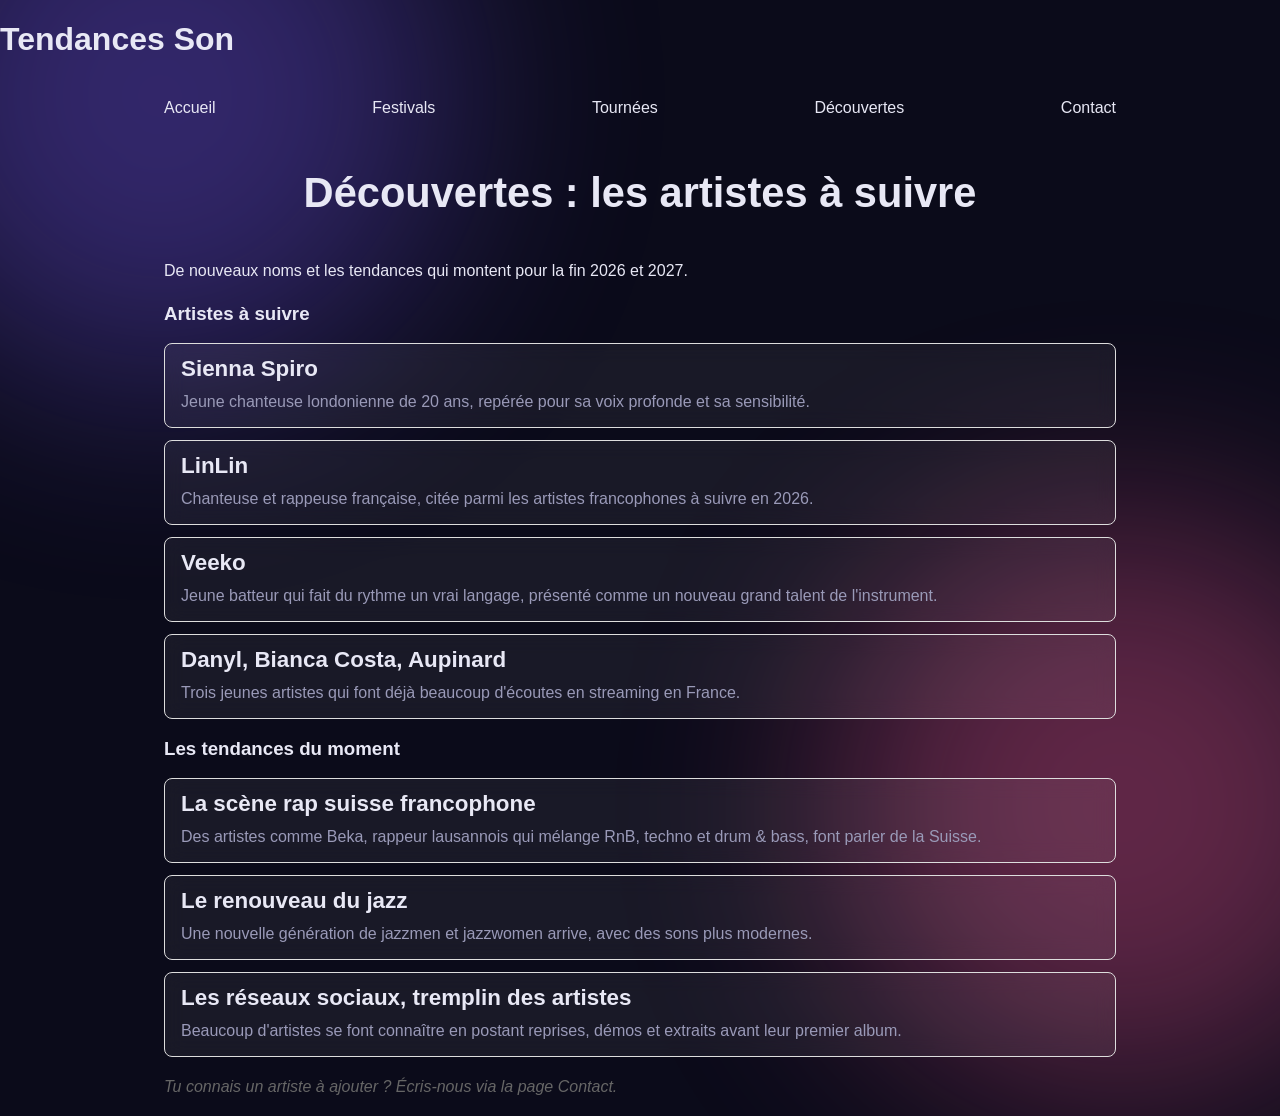
==== decouvertes.html @ cf7b49fd "gfd" ====
<!DOCTYPE html>
<html lang="fr">
  <link rel="stylesheet" href="style.css">
<head>
  <meta charset="UTF-8">
  <meta name="viewport" content="width=device-width, initial-scale=1">
  <title>Découvertes - Tendances Son</title>
  <link rel="stylesheet" href="style.css">
</head>
<body>

  <header>
    <h1>Tendances Son</h1>
    <nav>
      <a href="index.html">Accueil</a>
      <a href="festivals.html">Festivals</a>
      <a href="tournees.html">Tournées</a>
      <a href="decouvertes.html">Découvertes</a>
      <a href="contact.html">Contact</a>
    </nav>
  </header>

  <main>
    <h2>Découvertes : les artistes à suivre</h2>
    <p>De nouveaux noms et les tendances qui montent pour la fin 2026 et 2027.</p>

    <h3>Artistes à suivre</h3>

    <article class="carte">
      <h3>Sienna Spiro</h3>
      <p>Jeune chanteuse londonienne de 20 ans, repérée pour sa voix profonde et sa sensibilité.</p>
    </article>

    <article class="carte">
      <h3>LinLin</h3>
      <p>Chanteuse et rappeuse française, citée parmi les artistes francophones à suivre en 2026.</p>
    </article>

    <article class="carte">
      <h3>Veeko</h3>
      <p>Jeune batteur qui fait du rythme un vrai langage, présenté comme un nouveau grand talent de l'instrument.</p>
    </article>

    <article class="carte">
      <h3>Danyl, Bianca Costa, Aupinard</h3>
      <p>Trois jeunes artistes qui font déjà beaucoup d'écoutes en streaming en France.</p>
    </article>

    <h3>Les tendances du moment</h3>

    <article class="carte">
      <h3>La scène rap suisse francophone</h3>
      <p>Des artistes comme Beka, rappeur lausannois qui mélange RnB, techno et drum &amp; bass, font parler de la Suisse.</p>
    </article>

    <article class="carte">
      <h3>Le renouveau du jazz</h3>
      <p>Une nouvelle génération de jazzmen et jazzwomen arrive, avec des sons plus modernes.</p>
    </article>

    <article class="carte">
      <h3>Les réseaux sociaux, tremplin des artistes</h3>
      <p>Beaucoup d'artistes se font connaître en postant reprises, démos et extraits avant leur premier album.</p>
    </article>

    <p class="note">Tu connais un artiste à ajouter ? Écris-nous via la page Contact.</p>
  </main>

</body>
</html>
---- style.css ----
/* ========== Variables (couleurs du thème) ========== */
:root {
  --bg: #0b0b1a;
  --text: #e8e8f5;
  --muted: #9a9ab8;
  --carte: rgba(255, 255, 255, 0.06);
  --bordure: rgba(255, 255, 255, 0.12);
  --nav: rgba(11, 11, 26, 0.6);
  --violet: #7c5cff;
  --rose: #ff5c9a;
  --cyan: #22d3ee;
  --degrade: linear-gradient(135deg, var(--violet), var(--rose) 60%, var(--cyan));
}

[data-theme="light"] {
  --bg: #f6f5ff;
  --text: #1a1a2e;
  --muted: #5d5d7a;
  --carte: rgba(255, 255, 255, 0.75);
  --bordure: rgba(20, 20, 60, 0.1);
  --nav: rgba(246, 245, 255, 0.7);
}

/* ========== Base ========== */
* {
  box-sizing: border-box;
}

html {
  scroll-behavior: smooth;
}

body {
  margin: 0;
  font-family: "Inter", sans-serif;
  background: var(--bg);
  color: var(--text);
  line-height: 1.7;
  transition: background 0.4s, color 0.4s;
  overflow-x: hidden;
}

h1, h2, h3, .logo {
  font-family: "Space Grotesk", sans-serif;
  line-height: 1.15;
}

a {
  color: inherit;
  text-decoration: none;
}

/* Halos de couleur animés en arrière-plan */
body::before,
body::after {
  content: "";
  position: fixed;
  z-index: -1;
  width: 45vw;
  height: 45vw;
  border-radius: 50%;
  filter: blur(110px);
  opacity: 0.35;
  animation: flotter 14s ease-in-out infinite alternate;
}

body::before {
  background: var(--violet);
  top: -15vw;
  left: -10vw;
}

body::after {
  background: var(--rose);
  bottom: -15vw;
  right: -10vw;
  animation-delay: -7s;
}

@keyframes flotter {
  to { transform: translate(8vw, 6vw) scale(1.15); }
}

/* ========== Navigation ========== */
header {
 <nav>
    <a class="logo" href="index.html">♫ TendanceSon</a>
    <button id="burger" aria-label="Ouvrir le menu">☰</button>
    <ul id="menu">
      <li><a href="index.html" class="actif">Accueil</a></li>
      <li><a href="festivals.html">Festivals</a></li>
      <li><a href="tournees.html">Tournées</a></li>
      <li><a href="decouvertes.html">Découvertes</a></li>
      <li><a href="contact.html">Contact</a></li>
      <li><button id="theme-toggle" aria-label="Changer de thème">☀️</button></li>
    </ul>
  </nav>
}

nav {
  max-width: 1000px;
  margin: 0 auto;
  padding: 14px 24px;
  display: flex;
  justify-content: space-between;
  align-items: center;
}

.logo {
  font-size: 1.3rem;
  font-weight: 700;
}

nav ul {
  list-style: none;
  display: flex;
  align-items: center;
  gap: 22px;
  margin: 0;
  padding: 0;
}

nav ul a {
  color: var(--muted);
  font-weight: 500;
  transition: color 0.2s;
}

nav ul a:hover,
nav ul a.actif {
  color: var(--text);
}

#theme-toggle {
  background: var(--carte);
  border: 1px solid var(--bordure);
  border-radius: 50%;
  width: 40px;
  height: 40px;
  font-size: 1.1rem;
  cursor: pointer;
  transition: transform 0.3s;
}

#theme-toggle:hover {
  transform: rotate(25deg) scale(1.1);
}

/* ========== Mise en page ========== */
main {
  max-width: 1000px;
  margin: 0 auto;
  padding: 0 24px;
}

section {
  margin: 100px 0;
}

h2 {
  font-size: clamp(1.8rem, 4vw, 2.6rem);
  text-align: center;
  margin-bottom: 40px;
}

/* Texte en dégradé animé */
.gradient-text {
  background: var(--degrade);
  background-size: 200% 200%;
  -webkit-background-clip: text;
  background-clip: text;
  -webkit-text-fill-color: transparent;
  color: transparent;
  animation: degrade 6s ease infinite;
  display: inline-block;
}

@keyframes degrade {
  0%, 100% { background-position: 0% 50%; }
  50% { background-position: 100% 50%; }
}

/* ========== Héros ========== */
.hero {
  min-height: 80vh;
  display: flex;
  flex-direction: column;
  align-items: center;
  justify-content: center;
  text-align: center;
  margin: 0;
}

.hero.petit {
  min-height: 40vh;
}

.hero h1 {
  font-size: clamp(2.6rem, 8vw, 5.2rem);
  margin: 24px 0;
}

.hero p {
  max-width: 560px;
  color: var(--muted);
  font-size: 1.15rem;
}

.badge {
  background: var(--carte);
  border: 1px solid var(--bordure);
  padding: 6px 16px;
  border-radius: 999px;
  font-size: 0.9rem;
  color: var(--muted);
}

/* ========== Boutons ========== */
.boutons {
  display: flex;
  gap: 14px;
  flex-wrap: wrap;
  justify-content: center;
  margin-top: 30px;
}

.btn {
  display: inline-block;
  padding: 14px 28px;
  border-radius: 999px;
  font-weight: 500;
  transition: transform 0.2s, box-shadow 0.2s;
}

.btn:hover {
  transform: translateY(-3px);
}

.primaire {
  background: var(--degrade);
  color: white;
  box-shadow: 0 8px 30px rgba(124, 92, 255, 0.45);
}

.fantome {
  border: 1px solid var(--bordure);
  background: var(--carte);
}

.blanc {
  background: white;
  color: #1a1a2e;
}

/* ========== Cartes ========== */
.cartes {
  display: grid;
  grid-template-columns: repeat(auto-fit, minmax(240px, 1fr));
  gap: 24px;
}

.carte {
  position: relative;
  overflow: hidden;
  background: var(--carte);
  border: 1px solid var(--bordure);
  border-radius: 22px;
  padding: 32px 26px;
  backdrop-filter: blur(10px);
  transition: transform 0.3s, border-color 0.3s, box-shadow 0.3s;
}

.carte::before {
  content: "";
  position: absolute;
  top: 0;
  left: 0;
  right: 0;
  height: 3px;
  background: var(--degrade);
  transform: scaleX(0);
  transform-origin: left;
  transition: transform 0.4s;
}

.carte:hover {
  transform: translateY(-8px);
  border-color: var(--violet);
  box-shadow: 0 20px 50px rgba(124, 92, 255, 0.25);
}

.carte:hover::before {
  transform: scaleX(1);
}

.icone {
  font-size: 2.4rem;
  margin-bottom: 12px;
}

.carte h3 {
  margin: 0 0 8px;
  font-size: 1.4rem;
}

.carte p {
  margin: 0;
  color: var(--muted);
}

/* ========== Statistiques ========== */
.stats {
  display: grid;
  grid-template-columns: repeat(auto-fit, minmax(160px, 1fr));
  gap: 20px;
  text-align: center;
}

.stats strong {
  display: block;
  font-family: "Space Grotesk", sans-serif;
  font-size: 3.5rem;
  background: var(--degrade);
  -webkit-background-clip: text;
  background-clip: text;
  -webkit-text-fill-color: transparent;
}

.stats span {
  color: var(--muted);
}

/* ========== Bandeau d'appel à l'action ========== */
.cta {
  background: var(--degrade);
  border-radius: 28px;
  padding: 60px 30px;
  text-align: center;
  color: white;
}

.cta h2 {
  margin-bottom: 10px;
}

.cta p {
  margin: 0 0 28px;
  opacity: 0.9;
}

/* ========== Page À propos ========== */
.panneau {
  background: var(--carte);
  border: 1px solid var(--bordure);
  border-radius: 24px;
  padding: 40px;
  max-width: 700px;
  margin: 0 auto 100px;
  backdrop-filter: blur(10px);
}

.competence {
  margin-bottom: 26px;
}

.ligne {
  display: flex;
  justify-content: space-between;
  margin-bottom: 8px;
  font-weight: 500;
}

.barre {
  height: 10px;
  background: var(--bordure);
  border-radius: 999px;
  overflow: hidden;
}

.barre span {
  display: block;
  height: 100%;
  width: 0;
  background: var(--degrade);
  border-radius: 999px;
  transition: width 1.4s cubic-bezier(0.2, 0.8, 0.2, 1);
}

.panneau.visible .barre span {
  width: var(--niveau);
}

/* ========== Pied de page ========== */
footer {
  text-align: center;
  padding: 30px 20px;
  color: var(--muted);
  border-top: 1px solid var(--bordure);
}

/* ========== Animation d'apparition au scroll ========== */
.reveal {
  opacity: 0;
  transform: translateY(40px);
  transition: opacity 0.8s, transform 0.8s;
}

.reveal.visible {
  opacity: 1;
  transform: none;
}

/* ========== Petits écrans ========== */
@media (max-width: 600px) {
  nav ul { gap: 14px; }
  .panneau { padding: 26px; }
}
/* ========== Barre de progression du scroll ========== */
#progression {
  position: fixed;
  top: 0;
  left: 0;
  height: 3px;
  width: 0;
  background: var(--degrade);
  z-index: 20;
}

/* ========== Menu burger (mobile) ========== */
#burger {
  display: none;
  background: var(--carte);
  border: 1px solid var(--bordure);
  color: var(--text);
  border-radius: 12px;
  width: 42px;
  height: 42px;
  font-size: 1.3rem;
  cursor: pointer;
}

nav {
  position: relative;
}

@media (max-width: 700px) {
  #burger {
    display: block;
  }

  #menu {
    display: none;
    position: absolute;
    top: 100%;
    left: 0;
    right: 0;
    flex-direction: column;
    align-items: flex-start;
    gap: 16px;
    padding: 20px 24px;
    background: var(--bg);
    border-bottom: 1px solid var(--bordure);
  }

  #menu.ouvert {
    display: flex;
  }
}

/* ========== Halo lumineux qui suit la souris ========== */
.carte::after {
  content: "";
  position: absolute;
  inset: 0;
  background: radial-gradient(
    300px circle at var(--x, 50%) var(--y, 50%),
    rgba(124, 92, 255, 0.22),
    transparent 60%
  );
  opacity: 0;
  transition: opacity 0.3s;
  pointer-events: none;
}

.carte:hover::after {
  opacity: 1;
}

/* ========== Page Projets ========== */
.projets-zone {
  margin-top: 40px;
}

.filtres {
  display: flex;
  flex-wrap: wrap;
  justify-content: center;
  gap: 12px;
  margin-bottom: 40px;
}

.filtre {
  background: var(--carte);
  border: 1px solid var(--bordure);
  color: var(--muted);
  padding: 10px 22px;
  border-radius: 999px;
  font-family: inherit;
  font-size: 0.95rem;
  cursor: pointer;
  transition: all 0.25s;
}

.filtre:hover {
  color: var(--text);
  border-color: var(--violet);
}

.filtre.actif {
  background: var(--degrade);
  border-color: transparent;
  color: white;
  box-shadow: 0 6px 24px rgba(124, 92, 255, 0.4);
}

.projet {
  text-align: left;
  animation: apparition 0.5s both;
}

.projet.cache {
  display: none;
}

@keyframes apparition {
  from { opacity: 0; transform: translateY(20px) scale(0.96); }
  to { opacity: 1; transform: none; }
}

.vignette {
  height: 140px;
  border-radius: 14px;
  display: flex;
  align-items: center;
  justify-content: center;
  font-size: 3rem;
  margin-bottom: 18px;
}

.v1 { background: linear-gradient(135deg, #7c5cff, #22d3ee); }
.v2 { background: linear-gradient(135deg, #ff5c9a, #7c5cff); }
.v3 { background: linear-gradient(135deg, #22d3ee, #ff5c9a); }

.tag {
  display: inline-block;
  font-size: 0.75rem;
  padding: 3px 12px;
  border-radius: 999px;
  border: 1px solid var(--bordure);
  color: var(--cyan);
  margin-bottom: 10px;
}

/* ========== Formulaire de contact ========== */
.champ {
  margin-bottom: 22px;
}

.champ label {
  display: block;
  margin-bottom: 8px;
  font-weight: 500;
}

.champ input,
.champ textarea {
  width: 100%;
  padding: 14px 18px;
  background: var(--carte);
  border: 1px solid var(--bordure);
  border-radius: 14px;
  color: var(--text);
  font-family: inherit;
  font-size: 1rem;
  transition: border-color 0.25s, box-shadow 0.25s;
}

.champ input:focus,
.champ textarea:focus {
  outline: none;
  border-color: var(--violet);
  box-shadow: 0 0 0 4px rgba(124, 92, 255, 0.2);
}

.champ.invalide input,
.champ.invalide textarea {
  border-color: var(--rose);
}

.erreur {
  display: block;
  min-height: 1.2em;
  margin-top: 6px;
  color: var(--rose);
  font-size: 0.85rem;
}

.envoyer {
  width: 100%;
  border: none;
  font-family: inherit;
  font-size: 1rem;
  cursor: pointer;
}

.succes {
  margin: 20px 0 0;
  text-align: center;
  color: var(--cyan);
}
/* ========== Cartes cliquables et textes d'infos ========== */
a.carte {
  display: block;
}

.infos {
  color: var(--muted);
  font-size: 0.95rem;
}

.ecouter {
  display: inline-block;
  margin-top: 14px;
  padding: 8px 18px;
  border-radius: 999px;
  background: var(--degrade);
  color: white;
  font-size: 0.9rem;
  font-weight: 500;
  transition: transform 0.2s;
}

.ecouter:hover {
  transform: scale(1.06);
}

/* ========== Compte à rebours ========== */
.compte {
  text-align: center;
}

.compte h3 {
  font-size: 1.8rem;
  margin: 0 0 6px;
}

.lieu {
  color: var(--muted);
  margin: 0 0 30px;
}

.rebours {
  display: grid;
  grid-template-columns: repeat(4, 1fr);
  gap: 14px;
}

.rebours div {
  background: var(--carte);
  border: 1px solid var(--bordure);
  border-radius: 16px;
  padding: 18px 8px;
}

.rebours strong {
  display: block;
  font-family: "Space Grotesk", sans-serif;
  font-size: clamp(1.6rem, 6vw, 2.8rem);
  background: var(--degrade);
  -webkit-background-clip: text;
  background-clip: text;
  -webkit-text-fill-color: transparent;
}

.rebours span {
  color: var(--muted);
  font-size: 0.85rem;
}

/* ========== Liste des tournées ========== */
.liste-tournees {
  max-width: 760px;
  margin: 40px auto 100px;
  display: flex;
  flex-direction: column;
  gap: 18px;
}

.tournee {
  display: flex;
  align-items: center;
  gap: 22px;
  padding: 20px 24px;
  background: var(--carte);
  border: 1px solid var(--bordure);
  border-radius: 20px;
  backdrop-filter: blur(10px);
  transition: transform 0.3s, border-color 0.3s;
}

.tournee:hover {
  transform: translateX(8px);
  border-color: var(--violet);
}

.tournee-infos {
  flex: 1;
}

.tournee-infos h3 {
  margin: 0;
  font-size: 1.25rem;
}

.tournee-infos p {
  margin: 4px 0 0;
  color: var(--muted);
}

.date-badge {
  min-width: 68px;
  text-align: center;
  padding: 10px 0;
  border-radius: 14px;
  background: var(--degrade);
  color: white;
}

.date-badge strong {
  display: block;
  font-family: "Space Grotesk", sans-serif;
  font-size: 1.6rem;
  line-height: 1;
}

.date-badge span {
  font-size: 0.8rem;
  letter-spacing: 1px;
}

@media (max-width: 600px) {
  .tournee {
    flex-wrap: wrap;
  }
}
.carte {
  border: 1px solid #ddd;
  border-radius: 8px;
  padding: 12px 16px;
  margin: 12px 0;
}

.carte h3 {
  margin: 0 0 6px;
}

.note {
  font-style: italic;
  color: #666;
}
---- style.css ----
/* ========== Variables (couleurs du thème) ========== */
:root {
  --bg: #0b0b1a;
  --text: #e8e8f5;
  --muted: #9a9ab8;
  --carte: rgba(255, 255, 255, 0.06);
  --bordure: rgba(255, 255, 255, 0.12);
  --nav: rgba(11, 11, 26, 0.6);
  --violet: #7c5cff;
  --rose: #ff5c9a;
  --cyan: #22d3ee;
  --degrade: linear-gradient(135deg, var(--violet), var(--rose) 60%, var(--cyan));
}

[data-theme="light"] {
  --bg: #f6f5ff;
  --text: #1a1a2e;
  --muted: #5d5d7a;
  --carte: rgba(255, 255, 255, 0.75);
  --bordure: rgba(20, 20, 60, 0.1);
  --nav: rgba(246, 245, 255, 0.7);
}

/* ========== Base ========== */
* {
  box-sizing: border-box;
}

html {
  scroll-behavior: smooth;
}

body {
  margin: 0;
  font-family: "Inter", sans-serif;
  background: var(--bg);
  color: var(--text);
  line-height: 1.7;
  transition: background 0.4s, color 0.4s;
  overflow-x: hidden;
}

h1, h2, h3, .logo {
  font-family: "Space Grotesk", sans-serif;
  line-height: 1.15;
}

a {
  color: inherit;
  text-decoration: none;
}

/* Halos de couleur animés en arrière-plan */
body::before,
body::after {
  content: "";
  position: fixed;
  z-index: -1;
  width: 45vw;
  height: 45vw;
  border-radius: 50%;
  filter: blur(110px);
  opacity: 0.35;
  animation: flotter 14s ease-in-out infinite alternate;
}

body::before {
  background: var(--violet);
  top: -15vw;
  left: -10vw;
}

body::after {
  background: var(--rose);
  bottom: -15vw;
  right: -10vw;
  animation-delay: -7s;
}

@keyframes flotter {
  to { transform: translate(8vw, 6vw) scale(1.15); }
}

/* ========== Navigation ========== */
header {
 <nav>
    <a class="logo" href="index.html">♫ TendanceSon</a>
    <button id="burger" aria-label="Ouvrir le menu">☰</button>
    <ul id="menu">
      <li><a href="index.html" class="actif">Accueil</a></li>
      <li><a href="festivals.html">Festivals</a></li>
      <li><a href="tournees.html">Tournées</a></li>
      <li><a href="decouvertes.html">Découvertes</a></li>
      <li><a href="contact.html">Contact</a></li>
      <li><button id="theme-toggle" aria-label="Changer de thème">☀️</button></li>
    </ul>
  </nav>
}

nav {
  max-width: 1000px;
  margin: 0 auto;
  padding: 14px 24px;
  display: flex;
  justify-content: space-between;
  align-items: center;
}

.logo {
  font-size: 1.3rem;
  font-weight: 700;
}

nav ul {
  list-style: none;
  display: flex;
  align-items: center;
  gap: 22px;
  margin: 0;
  padding: 0;
}

nav ul a {
  color: var(--muted);
  font-weight: 500;
  transition: color 0.2s;
}

nav ul a:hover,
nav ul a.actif {
  color: var(--text);
}

#theme-toggle {
  background: var(--carte);
  border: 1px solid var(--bordure);
  border-radius: 50%;
  width: 40px;
  height: 40px;
  font-size: 1.1rem;
  cursor: pointer;
  transition: transform 0.3s;
}

#theme-toggle:hover {
  transform: rotate(25deg) scale(1.1);
}

/* ========== Mise en page ========== */
main {
  max-width: 1000px;
  margin: 0 auto;
  padding: 0 24px;
}

section {
  margin: 100px 0;
}

h2 {
  font-size: clamp(1.8rem, 4vw, 2.6rem);
  text-align: center;
  margin-bottom: 40px;
}

/* Texte en dégradé animé */
.gradient-text {
  background: var(--degrade);
  background-size: 200% 200%;
  -webkit-background-clip: text;
  background-clip: text;
  -webkit-text-fill-color: transparent;
  color: transparent;
  animation: degrade 6s ease infinite;
  display: inline-block;
}

@keyframes degrade {
  0%, 100% { background-position: 0% 50%; }
  50% { background-position: 100% 50%; }
}

/* ========== Héros ========== */
.hero {
  min-height: 80vh;
  display: flex;
  flex-direction: column;
  align-items: center;
  justify-content: center;
  text-align: center;
  margin: 0;
}

.hero.petit {
  min-height: 40vh;
}

.hero h1 {
  font-size: clamp(2.6rem, 8vw, 5.2rem);
  margin: 24px 0;
}

.hero p {
  max-width: 560px;
  color: var(--muted);
  font-size: 1.15rem;
}

.badge {
  background: var(--carte);
  border: 1px solid var(--bordure);
  padding: 6px 16px;
  border-radius: 999px;
  font-size: 0.9rem;
  color: var(--muted);
}

/* ========== Boutons ========== */
.boutons {
  display: flex;
  gap: 14px;
  flex-wrap: wrap;
  justify-content: center;
  margin-top: 30px;
}

.btn {
  display: inline-block;
  padding: 14px 28px;
  border-radius: 999px;
  font-weight: 500;
  transition: transform 0.2s, box-shadow 0.2s;
}

.btn:hover {
  transform: translateY(-3px);
}

.primaire {
  background: var(--degrade);
  color: white;
  box-shadow: 0 8px 30px rgba(124, 92, 255, 0.45);
}

.fantome {
  border: 1px solid var(--bordure);
  background: var(--carte);
}

.blanc {
  background: white;
  color: #1a1a2e;
}

/* ========== Cartes ========== */
.cartes {
  display: grid;
  grid-template-columns: repeat(auto-fit, minmax(240px, 1fr));
  gap: 24px;
}

.carte {
  position: relative;
  overflow: hidden;
  background: var(--carte);
  border: 1px solid var(--bordure);
  border-radius: 22px;
  padding: 32px 26px;
  backdrop-filter: blur(10px);
  transition: transform 0.3s, border-color 0.3s, box-shadow 0.3s;
}

.carte::before {
  content: "";
  position: absolute;
  top: 0;
  left: 0;
  right: 0;
  height: 3px;
  background: var(--degrade);
  transform: scaleX(0);
  transform-origin: left;
  transition: transform 0.4s;
}

.carte:hover {
  transform: translateY(-8px);
  border-color: var(--violet);
  box-shadow: 0 20px 50px rgba(124, 92, 255, 0.25);
}

.carte:hover::before {
  transform: scaleX(1);
}

.icone {
  font-size: 2.4rem;
  margin-bottom: 12px;
}

.carte h3 {
  margin: 0 0 8px;
  font-size: 1.4rem;
}

.carte p {
  margin: 0;
  color: var(--muted);
}

/* ========== Statistiques ========== */
.stats {
  display: grid;
  grid-template-columns: repeat(auto-fit, minmax(160px, 1fr));
  gap: 20px;
  text-align: center;
}

.stats strong {
  display: block;
  font-family: "Space Grotesk", sans-serif;
  font-size: 3.5rem;
  background: var(--degrade);
  -webkit-background-clip: text;
  background-clip: text;
  -webkit-text-fill-color: transparent;
}

.stats span {
  color: var(--muted);
}

/* ========== Bandeau d'appel à l'action ========== */
.cta {
  background: var(--degrade);
  border-radius: 28px;
  padding: 60px 30px;
  text-align: center;
  color: white;
}

.cta h2 {
  margin-bottom: 10px;
}

.cta p {
  margin: 0 0 28px;
  opacity: 0.9;
}

/* ========== Page À propos ========== */
.panneau {
  background: var(--carte);
  border: 1px solid var(--bordure);
  border-radius: 24px;
  padding: 40px;
  max-width: 700px;
  margin: 0 auto 100px;
  backdrop-filter: blur(10px);
}

.competence {
  margin-bottom: 26px;
}

.ligne {
  display: flex;
  justify-content: space-between;
  margin-bottom: 8px;
  font-weight: 500;
}

.barre {
  height: 10px;
  background: var(--bordure);
  border-radius: 999px;
  overflow: hidden;
}

.barre span {
  display: block;
  height: 100%;
  width: 0;
  background: var(--degrade);
  border-radius: 999px;
  transition: width 1.4s cubic-bezier(0.2, 0.8, 0.2, 1);
}

.panneau.visible .barre span {
  width: var(--niveau);
}

/* ========== Pied de page ========== */
footer {
  text-align: center;
  padding: 30px 20px;
  color: var(--muted);
  border-top: 1px solid var(--bordure);
}

/* ========== Animation d'apparition au scroll ========== */
.reveal {
  opacity: 0;
  transform: translateY(40px);
  transition: opacity 0.8s, transform 0.8s;
}

.reveal.visible {
  opacity: 1;
  transform: none;
}

/* ========== Petits écrans ========== */
@media (max-width: 600px) {
  nav ul { gap: 14px; }
  .panneau { padding: 26px; }
}
/* ========== Barre de progression du scroll ========== */
#progression {
  position: fixed;
  top: 0;
  left: 0;
  height: 3px;
  width: 0;
  background: var(--degrade);
  z-index: 20;
}

/* ========== Menu burger (mobile) ========== */
#burger {
  display: none;
  background: var(--carte);
  border: 1px solid var(--bordure);
  color: var(--text);
  border-radius: 12px;
  width: 42px;
  height: 42px;
  font-size: 1.3rem;
  cursor: pointer;
}

nav {
  position: relative;
}

@media (max-width: 700px) {
  #burger {
    display: block;
  }

  #menu {
    display: none;
    position: absolute;
    top: 100%;
    left: 0;
    right: 0;
    flex-direction: column;
    align-items: flex-start;
    gap: 16px;
    padding: 20px 24px;
    background: var(--bg);
    border-bottom: 1px solid var(--bordure);
  }

  #menu.ouvert {
    display: flex;
  }
}

/* ========== Halo lumineux qui suit la souris ========== */
.carte::after {
  content: "";
  position: absolute;
  inset: 0;
  background: radial-gradient(
    300px circle at var(--x, 50%) var(--y, 50%),
    rgba(124, 92, 255, 0.22),
    transparent 60%
  );
  opacity: 0;
  transition: opacity 0.3s;
  pointer-events: none;
}

.carte:hover::after {
  opacity: 1;
}

/* ========== Page Projets ========== */
.projets-zone {
  margin-top: 40px;
}

.filtres {
  display: flex;
  flex-wrap: wrap;
  justify-content: center;
  gap: 12px;
  margin-bottom: 40px;
}

.filtre {
  background: var(--carte);
  border: 1px solid var(--bordure);
  color: var(--muted);
  padding: 10px 22px;
  border-radius: 999px;
  font-family: inherit;
  font-size: 0.95rem;
  cursor: pointer;
  transition: all 0.25s;
}

.filtre:hover {
  color: var(--text);
  border-color: var(--violet);
}

.filtre.actif {
  background: var(--degrade);
  border-color: transparent;
  color: white;
  box-shadow: 0 6px 24px rgba(124, 92, 255, 0.4);
}

.projet {
  text-align: left;
  animation: apparition 0.5s both;
}

.projet.cache {
  display: none;
}

@keyframes apparition {
  from { opacity: 0; transform: translateY(20px) scale(0.96); }
  to { opacity: 1; transform: none; }
}

.vignette {
  height: 140px;
  border-radius: 14px;
  display: flex;
  align-items: center;
  justify-content: center;
  font-size: 3rem;
  margin-bottom: 18px;
}

.v1 { background: linear-gradient(135deg, #7c5cff, #22d3ee); }
.v2 { background: linear-gradient(135deg, #ff5c9a, #7c5cff); }
.v3 { background: linear-gradient(135deg, #22d3ee, #ff5c9a); }

.tag {
  display: inline-block;
  font-size: 0.75rem;
  padding: 3px 12px;
  border-radius: 999px;
  border: 1px solid var(--bordure);
  color: var(--cyan);
  margin-bottom: 10px;
}

/* ========== Formulaire de contact ========== */
.champ {
  margin-bottom: 22px;
}

.champ label {
  display: block;
  margin-bottom: 8px;
  font-weight: 500;
}

.champ input,
.champ textarea {
  width: 100%;
  padding: 14px 18px;
  background: var(--carte);
  border: 1px solid var(--bordure);
  border-radius: 14px;
  color: var(--text);
  font-family: inherit;
  font-size: 1rem;
  transition: border-color 0.25s, box-shadow 0.25s;
}

.champ input:focus,
.champ textarea:focus {
  outline: none;
  border-color: var(--violet);
  box-shadow: 0 0 0 4px rgba(124, 92, 255, 0.2);
}

.champ.invalide input,
.champ.invalide textarea {
  border-color: var(--rose);
}

.erreur {
  display: block;
  min-height: 1.2em;
  margin-top: 6px;
  color: var(--rose);
  font-size: 0.85rem;
}

.envoyer {
  width: 100%;
  border: none;
  font-family: inherit;
  font-size: 1rem;
  cursor: pointer;
}

.succes {
  margin: 20px 0 0;
  text-align: center;
  color: var(--cyan);
}
/* ========== Cartes cliquables et textes d'infos ========== */
a.carte {
  display: block;
}

.infos {
  color: var(--muted);
  font-size: 0.95rem;
}

.ecouter {
  display: inline-block;
  margin-top: 14px;
  padding: 8px 18px;
  border-radius: 999px;
  background: var(--degrade);
  color: white;
  font-size: 0.9rem;
  font-weight: 500;
  transition: transform 0.2s;
}

.ecouter:hover {
  transform: scale(1.06);
}

/* ========== Compte à rebours ========== */
.compte {
  text-align: center;
}

.compte h3 {
  font-size: 1.8rem;
  margin: 0 0 6px;
}

.lieu {
  color: var(--muted);
  margin: 0 0 30px;
}

.rebours {
  display: grid;
  grid-template-columns: repeat(4, 1fr);
  gap: 14px;
}

.rebours div {
  background: var(--carte);
  border: 1px solid var(--bordure);
  border-radius: 16px;
  padding: 18px 8px;
}

.rebours strong {
  display: block;
  font-family: "Space Grotesk", sans-serif;
  font-size: clamp(1.6rem, 6vw, 2.8rem);
  background: var(--degrade);
  -webkit-background-clip: text;
  background-clip: text;
  -webkit-text-fill-color: transparent;
}

.rebours span {
  color: var(--muted);
  font-size: 0.85rem;
}

/* ========== Liste des tournées ========== */
.liste-tournees {
  max-width: 760px;
  margin: 40px auto 100px;
  display: flex;
  flex-direction: column;
  gap: 18px;
}

.tournee {
  display: flex;
  align-items: center;
  gap: 22px;
  padding: 20px 24px;
  background: var(--carte);
  border: 1px solid var(--bordure);
  border-radius: 20px;
  backdrop-filter: blur(10px);
  transition: transform 0.3s, border-color 0.3s;
}

.tournee:hover {
  transform: translateX(8px);
  border-color: var(--violet);
}

.tournee-infos {
  flex: 1;
}

.tournee-infos h3 {
  margin: 0;
  font-size: 1.25rem;
}

.tournee-infos p {
  margin: 4px 0 0;
  color: var(--muted);
}

.date-badge {
  min-width: 68px;
  text-align: center;
  padding: 10px 0;
  border-radius: 14px;
  background: var(--degrade);
  color: white;
}

.date-badge strong {
  display: block;
  font-family: "Space Grotesk", sans-serif;
  font-size: 1.6rem;
  line-height: 1;
}

.date-badge span {
  font-size: 0.8rem;
  letter-spacing: 1px;
}

@media (max-width: 600px) {
  .tournee {
    flex-wrap: wrap;
  }
}
.carte {
  border: 1px solid #ddd;
  border-radius: 8px;
  padding: 12px 16px;
  margin: 12px 0;
}

.carte h3 {
  margin: 0 0 6px;
}

.note {
  font-style: italic;
  color: #666;
}
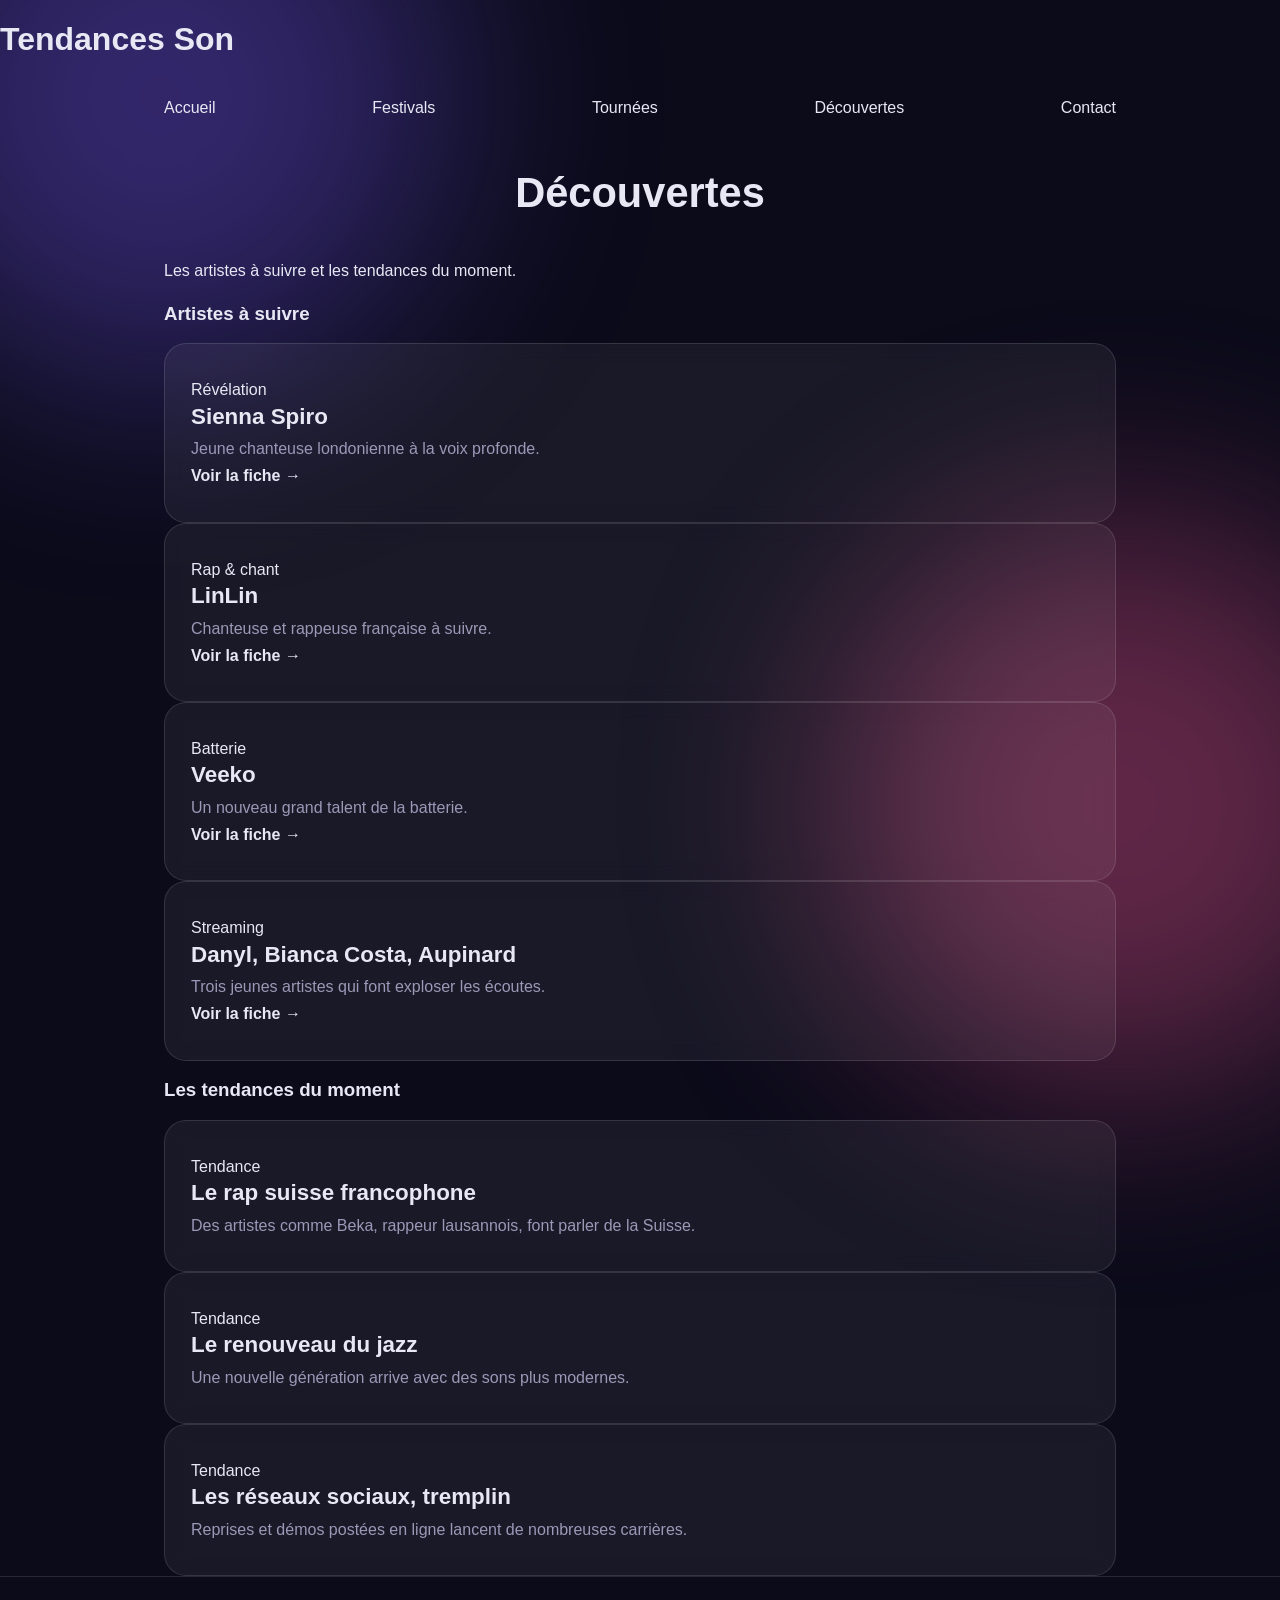
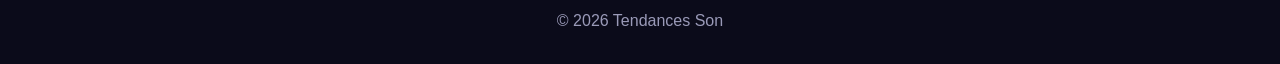
==== commit 43c8d231: "t" ====
--- a/decouvertes.html
+++ b/decouvertes.html
@@ -1,6 +1,5 @@
 <!DOCTYPE html>
 <html lang="fr">
-  <link rel="stylesheet" href="style.css">
 <head>
   <meta charset="UTF-8">
   <meta name="viewport" content="width=device-width, initial-scale=1">
@@ -21,50 +20,88 @@
   </header>
 
   <main>
-    <h2>Découvertes : les artistes à suivre</h2>
-    <p>De nouveaux noms et les tendances qui montent pour la fin 2026 et 2027.</p>
+    <h2>Découvertes</h2>
+    <p>Les artistes à suivre et les tendances du moment.</p>
 
     <h3>Artistes à suivre</h3>
+    <div class="grille">
 
-    <article class="carte">
-      <h3>Sienna Spiro</h3>
-      <p>Jeune chanteuse londonienne de 20 ans, repérée pour sa voix profonde et sa sensibilité.</p>
-    </article>
+      <a class="carte" href="evenement.html?id=sienna-spiro">
+        <div class="photo" style="--img:url('images/sienna-spiro.jpg')"></div>
+        <div class="texte">
+          <span class="etiquette">Révélation</span>
+          <h3>Sienna Spiro</h3>
+          <p>Jeune chanteuse londonienne à la voix profonde.</p>
+          <span class="voir">Voir la fiche →</span>
+        </div>
+      </a>
 
-    <article class="carte">
-      <h3>LinLin</h3>
-      <p>Chanteuse et rappeuse française, citée parmi les artistes francophones à suivre en 2026.</p>
-    </article>
+      <a class="carte" href="evenement.html?id=linlin">
+        <div class="photo" style="--img:url('images/linlin.jpg')"></div>
+        <div class="texte">
+          <span class="etiquette">Rap &amp; chant</span>
+          <h3>LinLin</h3>
+          <p>Chanteuse et rappeuse française à suivre.</p>
+          <span class="voir">Voir la fiche →</span>
+        </div>
+      </a>
 
-    <article class="carte">
-      <h3>Veeko</h3>
-      <p>Jeune batteur qui fait du rythme un vrai langage, présenté comme un nouveau grand talent de l'instrument.</p>
-    </article>
+      <a class="carte" href="evenement.html?id=veeko">
+        <div class="photo" style="--img:url('images/veeko.jpg')"></div>
+        <div class="texte">
+          <span class="etiquette">Batterie</span>
+          <h3>Veeko</h3>
+          <p>Un nouveau grand talent de la batterie.</p>
+          <span class="voir">Voir la fiche →</span>
+        </div>
+      </a>
 
-    <article class="carte">
-      <h3>Danyl, Bianca Costa, Aupinard</h3>
-      <p>Trois jeunes artistes qui font déjà beaucoup d'écoutes en streaming en France.</p>
-    </article>
+      <a class="carte" href="evenement.html?id=danyl-bianca-aupinard">
+        <div class="photo" style="--img:url('images/danyl-bianca-aupinard.jpg')"></div>
+        <div class="texte">
+          <span class="etiquette">Streaming</span>
+          <h3>Danyl, Bianca Costa, Aupinard</h3>
+          <p>Trois jeunes artistes qui font exploser les écoutes.</p>
+          <span class="voir">Voir la fiche →</span>
+        </div>
+      </a>
+
+    </div>
 
     <h3>Les tendances du moment</h3>
+    <div class="grille">
 
-    <article class="carte">
-      <h3>La scène rap suisse francophone</h3>
-      <p>Des artistes comme Beka, rappeur lausannois qui mélange RnB, techno et drum &amp; bass, font parler de la Suisse.</p>
-    </article>
+      <div class="carte">
+        <div class="photo" style="--img:url('images/rap-suisse.jpg')"></div>
+        <div class="texte">
+          <span class="etiquette">Tendance</span>
+          <h3>Le rap suisse francophone</h3>
+          <p>Des artistes comme Beka, rappeur lausannois, font parler de la Suisse.</p>
+        </div>
+      </div>
 
-    <article class="carte">
-      <h3>Le renouveau du jazz</h3>
-      <p>Une nouvelle génération de jazzmen et jazzwomen arrive, avec des sons plus modernes.</p>
-    </article>
+      <div class="carte">
+        <div class="photo" style="--img:url('images/jazz.jpg')"></div>
+        <div class="texte">
+          <span class="etiquette">Tendance</span>
+          <h3>Le renouveau du jazz</h3>
+          <p>Une nouvelle génération arrive avec des sons plus modernes.</p>
+        </div>
+      </div>
 
-    <article class="carte">
-      <h3>Les réseaux sociaux, tremplin des artistes</h3>
-      <p>Beaucoup d'artistes se font connaître en postant reprises, démos et extraits avant leur premier album.</p>
-    </article>
+      <div class="carte">
+        <div class="photo" style="--img:url('images/reseaux-sociaux.jpg')"></div>
+        <div class="texte">
+          <span class="etiquette">Tendance</span>
+          <h3>Les réseaux sociaux, tremplin</h3>
+          <p>Reprises et démos postées en ligne lancent de nombreuses carrières.</p>
+        </div>
+      </div>
 
-    <p class="note">Tu connais un artiste à ajouter ? Écris-nous via la page Contact.</p>
+    </div>
   </main>
+
+  <footer>&copy; 2026 Tendances Son</footer>
 
 </body>
 </html>
--- a/style.css
+++ b/style.css
@@ -753,15 +753,37 @@
     flex-wrap: wrap;
   }
 }
-.carte {
+..carte {
+  display: block;
   border: 1px solid #ddd;
   border-radius: 8px;
   padding: 12px 16px;
   margin: 12px 0;
-}
-
-.carte h3 {
-  margin: 0 0 6px;
+  color: inherit;
+  text-decoration: none;
+}
+
+a.carte:hover {
+  border-color: #222;
+  background: #f5f5f5;
+}
+
+.carte h3 { margin: 0 0 6px; }
+
+.voir { font-weight: bold; }
+
+.type { color: #666; text-transform: uppercase; font-size: 0.85em; }
+
+.bouton {
+  display: inline-block;
+  background: #222;
+  color: #fff;
+  padding: 10px 16px;
+  border-radius: 6px;
+  text-decoration: none;
+}
+
+.note { font-style: italic; color: #666; }
 }
 
 .note {
